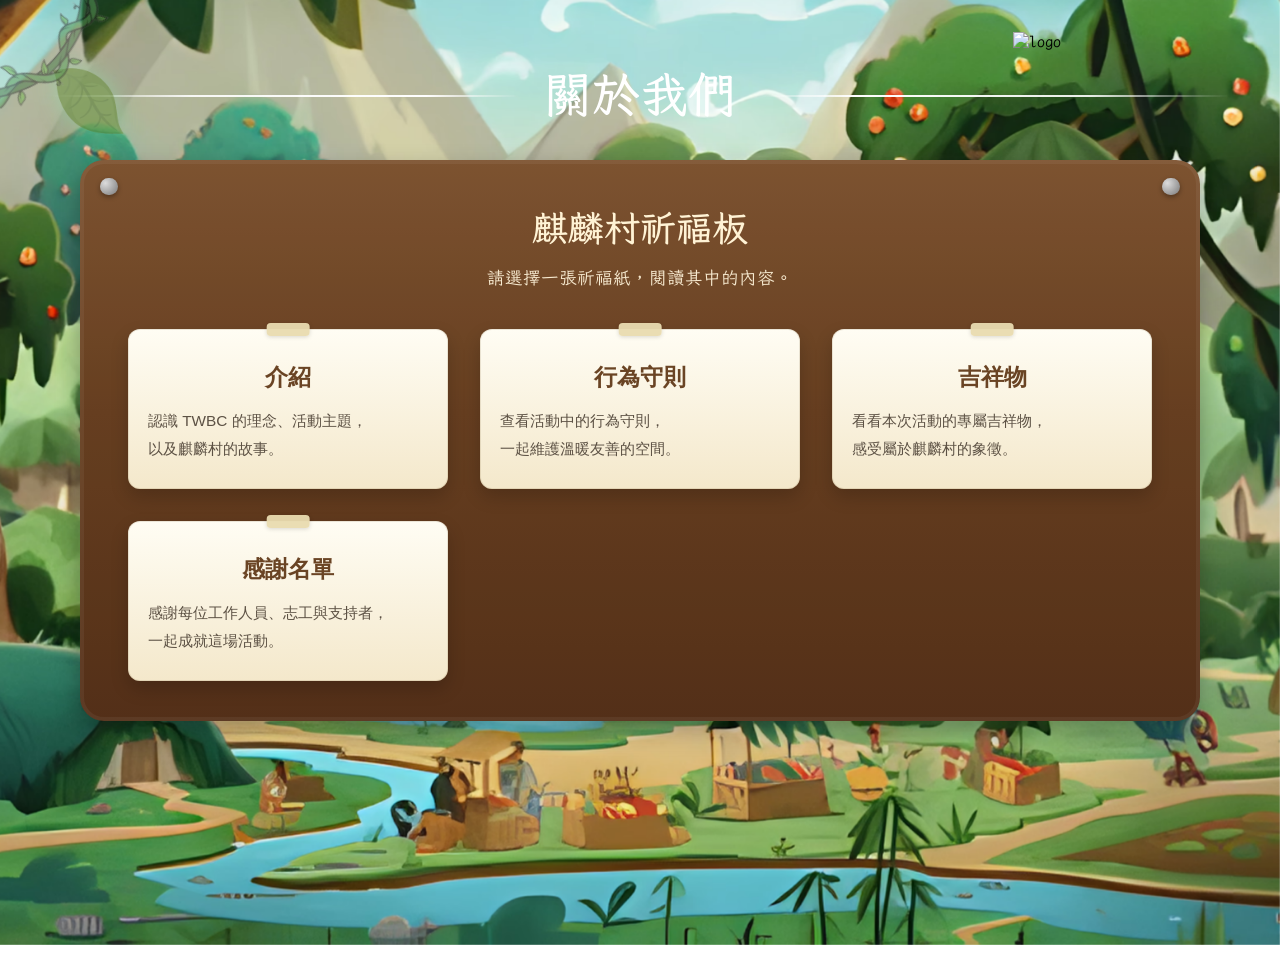
==== About.html @ 4bb468fd "Add files via upload" ====
<!DOCTYPE html>
<html lang="zh-Hant">
	<head>
		<!-- HTML Meta Tags -->
        <title>TWBC</title>
        <meta name="description" content="">

		<!-- Open Graph Meta Tags -->
        <meta property="og:site_name" content="TWBC">
        <meta property="og:url" content="">
        <meta property="og:type" content="website">
        <meta property="og:title" content="">
        <meta property="og:description" content="">
        <meta property="og:image" content="">
        <meta property="og:image:width" content="630">
        <meta property="og:image:height" content="1200">

		<!-- Twitter Meta Tags -->
        <meta name="twitter:card" content="summary_large_image">
        <meta property="twitter:domain" content="">
        <meta property="twitter:url" content="">
        <meta name="twitter:title" content="TWBC">
        <meta name="twitter:description" content="">
        <meta name="twitter:image" content="">

		<!-- other -->
        <meta http-equiv="Cache-Control" content="no-cache, no-store, must-revalidate" />
        <meta http-equiv="Pragma" content="no-cache" />
        <meta http-equiv="Expires" content="0" />
        <meta charset="UTF-8">
		<meta name="viewport" content="width=device-width, initial-scale=1.0, minimum-scale=1.0, maximum-scale=10">
		<link rel="preconnect" href="https://fonts.googleapis.com">
        <link rel="preconnect" href="https://fonts.gstatic.com" crossorigin>
        <link href="https://fonts.googleapis.com/css2?family=LXGW+WenKai+Mono+TC&display=swap" rel="stylesheet">

        <!-- css -->
        <link rel="stylesheet" href="https://cdnjs.cloudflare.com/ajax/libs/font-awesome/6.5.0/css/all.min.css">
        <link rel="stylesheet" href="assets/css/font.css" />
        <link rel="stylesheet" href="assets/css/leaf.css" />
        <link rel="stylesheet" href="assets/css/about.css" />
	</head>

	<body>
    <div class="bg"></div>
    <div id="blur"></div>
    <div class="vine-menu"></div>
    <div class="vine-img"></div>

    <main class="page-wrap">
        <div class="logo-container">
            <img src="assets/img/logo1.png" class="logo" alt="logo">
        </div>

        <h1>關於我們</h1>

        <!-- 木板區 -->
        <div class="board-view active" id="boardView">
            <div class="wood-board">
                <h2>麒麟村祈福板</h2>
                <p>請選擇一張祈福紙，閱讀其中的內容。</p>
                <div class="wish-paper-grid" id="wishPaperGrid"></div>
            </div>
        </div>

        <!-- 大張祈福紙 -->
        <div class="paper-view" id="paperView">
            <div class="full-paper">
                <div class="paper-topbar" id="paperTopbar"></div>
                <div id="paperContent"></div>
            </div>
        </div>

        <!-- 原始內容來源 -->
        <div class="section-source">
            <div class="section" id="introduction">
                <div class="block">
                    <h2>介紹</h2>
                    <h4>TWBC是什麼？</h4>
                    <p>TWBronyCon 是一個由熱愛《My Little Pony》的粉絲所組成的社群活動，我們相信「友誼的魔法」不只是故事，而是一種可以被實踐的精神。</p>
                    <p>在這裡，你可以自在地表達自己、分享創作，無論是繪畫、音樂、角色扮演，或只是單純地交流與認識新朋友，每一份熱情都值得被看見。</p>
                    <p>我們希望打造一個溫暖、包容且充滿創意的空間，讓每一位參與者都能留下屬於自己的美好回憶。</p>

                    <h4>主題：緊挨著台北盆地的麒麟村</h4>
                    <p>在台北盆地的邊緣，沿著山林與雲霧交織的界線前行，便會抵達一處被稱為「麒麟村」的地方。</p>
                    <p>這裡不像城市那樣明亮喧囂，卻也不完全遠離人煙。白日能遠望盆地的輪廓，夜晚則可見燈火如星，靜靜閃爍。</p>
                    <p>相傳很久以前，一隻麒麟曾降臨於此，為這片土地留下守護與祝福。自那之後，這裡便成為許多旅人停留、相遇與再出發的地方。</p>
                    <p>風穿過樹梢時，帶著微弱的光，像是某種尚未消散的魔法。而在這片土地上，每一次相遇、每一段故事，都悄悄地延續著那份溫柔的奇蹟。</p>

                    <h2>我們共同打造的活動</h2>
                    <p>別只是旁觀者——成為讓這場活動閃耀的人！</p>
                    <p>不要只是觀眾——讓這場活動因你而發光！</p>
                    <p>走出人群，成為讓這場活動精彩的那一份力量。</p>

                    <h4>活動場次</h4>
                    <p>活動當天將安排多場精彩節目，包含舞台互動、創作者分享與主題討論等內容，讓每一位參與者都能找到屬於自己的樂趣。<a href="">活動場次</a></p>

                    <h4>攤販區域</h4>
                    <p>現場將設有多個特色攤位，聚集來自各地的創作者與同好，販售各式與小馬相關的周邊與原創作品。<a href="">攤販區域</a></p>

                    <h4>吉祥物</h4>
                    <p>本次活動將以專屬吉祥物作為象徵，代表這片聚集友誼與創作能量的場所。<a href="About.html?id=mascot">吉祥物</a></p>

                    <h4>志工服務</h4>
                    <p>志工是活動中不可或缺的一部分，他們負責協助現場運作、引導與支援各項流程，讓整體活動能順利進行。<a href="">志工服務</a></p>

                    <h2>邀請函</h2>
                    <p>在台北盆地邊緣的麒麟村，一封閃耀著微光的邀請函，隨著風輕輕飄落。</p>
                    <p>它在你眼前緩緩展開，字句如光般浮現，彷彿帶著某種溫柔的魔法。</p>
                    <p>我們誠摯地邀請你，踏入這片介於現實與幻想之間的土地——</p>
                    <p>參與這場屬於小馬粉絲的盛會，在光影與故事交織的麒麟村中，體驗創作、交流與相遇所帶來的每一刻閃耀。</p>
                    <p>讓我們在這裡相聚，一同為這段旅程寫下新的篇章。</p>

                    <a href="Ticket.html" target="_blank">📜立即購票</a>
                </div>
            </div>

            <div class="section" id="coc">
                <div class="block">
                    <h2>行為守則</h2>
                    <p>為了讓每一位來到麒麟村的旅人，都能安心且自在地參與這場盛會，我們期望所有參與者以尊重、友善與包容的態度彼此相待。</p>
                    <p>請以尊重與友善的態度參與活動，共同營造安全、包容且愉快的環境。</p>
                    <p>請遵守以下守則，共同維護這片溫暖的空間。</p>

                    <h2>尊重與包容</h2>
                    <p>請尊重每一位參與者的背景、想法與表達方式。</p>
                    <p>我們不接受任何形式的歧視、騷擾或不當言行。</p>

                    <h2>友善交流</h2>
                    <p>鼓勵交流與分享，但請保持善意與禮貌。</p>
                    <p>避免爭吵、攻擊或刻意引發衝突的行為。</p>

                    <h2>攝影與隱私</h2>
                    <p>拍攝他人前請先取得同意，並尊重每個人對隱私與公開的選擇。</p>

                    <h2>不當行為</h2>
                    <p>任何形式的騷擾、威脅、跟蹤或令人不適的行為，皆不被允許。</p>

                    <h2>配合工作人員</h2>
                    <p>請遵循現場工作人員的指引與安排，以確保活動順利進行。</p>

                    <h2>共同守護</h2>
                    <p>這不只是一場活動，而是一段由每個人共同創造的旅程。</p>
                </div>
            </div>

            <div class="section" id="mascot">
                <div class="block">
                    <h2>吉祥物</h2>
                    <img src="assets/img/Mascot.png" class="center-img" alt="Mascot">
                    <h4>來自麒麟村的守護者</h4>
                    <p>
                        在台北盆地邊緣的霧氣之中，牠靜靜地存在著。
                        沒有人確切知道牠從何而來，
                        只知道當旅人迷失方向時，
                        總會看見一抹柔和的光，引領他們前行。
                    </p>

                    <h4>基本資訊</h4>
                    <p>種族：麒麟</p>
                    <p>象徵：友誼、祝福與再次出發</p>
                    
                    <h4>牠想對你說</h4>
                    <p>
                        「歡迎來到麒麟村，我一直在這裡等你。」
                    </p>
                </div>
            </div>

            <div class="section" id="thanks">
                <div class="block">
                    <h2>感謝名單</h2>
                    <h4 style="text-align: right; margin-bottom: -2em;">工作人員</h4>
                    <h5>1.總召：jerro</h5>
                    <h5>2.公關：Needle</h5>
                    <h5>3.網頁美術：min u</h5>
                    <h5>4.UI/UX設計：欣韻</h5>
                    <h5>5.網頁coding：Bradly / 輔助：欣韻</h5>
                    <br>
                    <h4 style="text-align: right; margin-bottom: -2em;">志工</h4>
                    <h5>1.</h5>
                    <h5>2.</h5>
                    <h5>3.</h5>
                    <br>
                    <h4 style="text-align: right; margin-bottom: -2em;">特別感謝</h4>
                    <h5>1.</h5>
                    <h5>2.</h5>
                    <h5>3.</h5>
                </div>
            </div>
        </div>
    </main>

    <script src="assets/js/time-table.js"></script>
    <script src="assets/js/about.js"></script>
    <script src="assets/js/topbar.js"></script>
    <script src="assets/js/leaf.js"></script>
</body>
</html>
---- assets/css/font.css ----
.lxgw-wenkai-mono-tc-regular {
    font-family: "LXGW WenKai Mono TC", monospace;
    font-weight: 400;
    font-style: normal;
}
@font-face {
    font-family: 'Equestria';
    src: url('../font/Equestria.otf') format('truetype');
    crossorigin: anonymous;
}
---- assets/css/leaf.css ----
/* =========================
   🌿 主葉子
   ========================= */
.leaf-toggle {
    position: fixed;
    top: 4.25em;
    left: 3.25em;
    width: 4.5em;
    height: auto;
    cursor: pointer;
    z-index: 1102;
    filter: drop-shadow(0 0 12px rgba(124,255,178,0.7));
    transform-origin: top left;
    transition: transform .1s ease-out;
}

.leaf-toggle:hover {
    transform: scale(1.05) rotate(-5deg);
    transition: transform .2s ease-out;
}

.leaf-toggle:active {
    transform: scale(0.95) rotate(20deg);
}

/* =========================
   外層 UI
   ========================= */
.vine-menu {
    position: fixed;
    inset: 0 auto auto 0;
    z-index: 1100;
    opacity: 0.5;
    transition: opacity .2s ease;
    pointer-events: none; /* 整層預設不吃事件 */
}

.vine-menu:hover,
.vine-menu.active {
    opacity: 1;
}

/* ✅ 只有主葉子永遠可點 */
.vine-menu .leaf-toggle {
    pointer-events: auto;
}

/* =========================
   裝飾圖
   ========================= */
.vine-img {
    background-image: url(../img/vine.avif);
    background-size: contain;
    background-repeat: no-repeat;
    background-position: top left;
    width: 10em;
    height: 10em;
    transform: rotate(-50deg);
    position: fixed;
    top: 0;
    left: 0.5em;
    z-index: 1101;
    opacity: 0.5;
    transition: opacity .2s ease;
    pointer-events: none;
}

.vine-img:hover,
.vine-img.active {
    opacity: 1;
}

/* =========================
   🌿 藤蔓容器
   ========================= */
.vine {
    position: fixed;
    top: 6.5em;
    left: 2.5em;
    display: flex;
    flex-direction: column;
    gap: 1em;
    opacity: 0;
    pointer-events: none; /* 預設不能互動 */
    z-index: 1101;
    padding: 3em 0;
    transition: opacity .5s ease-out;
}

/* ✅ 打開後才允許互動 */
.vine.open {
    opacity: 1;
    pointer-events: auto;
}

/* =========================
   🌱 藤蔓線
   ========================= */
.vine::before {
    content: "";
    position: absolute;
    left: 2em;
    top: 8px;
    width: 3px;
    height: 0;
    background: linear-gradient(
        to bottom,
        rgba(58, 255, 156, 1) 0%,
        rgba(58, 255, 156, 0.8) 80%,
        rgba(58, 255, 156, 0) 100%
    );
    border-radius: 10px;
}

.vine.open::before {
    animation: vineGrow 0.6s ease forwards;
}

@keyframes vineGrow {
    from { height: 0; }
    to   { height: calc(100% - 16px); }
}

/* =========================
   🍃 每片葉子
   ========================= */
.leaf {
    position: relative;
    display: block;
    width: 7rem;
    height: 3rem;
    opacity: 0;
    transform: translate(10px, -10px) scale(0.7);
    transition: all .3s ease;
    text-decoration: none;
    pointer-events: none; /* 預設葉子本身也不能互動 */
}

/* ✅ 打開後葉子才可互動 */
.vine.open .leaf {
    opacity: 1;
    transform: translateY(0) scale(1);
    pointer-events: auto;
}

.vine.open .leaf:nth-child(1) { transition-delay: 0.1s; }
.vine.open .leaf:nth-child(2) { transition-delay: 0.2s; }
.vine.open .leaf:nth-child(3) { transition-delay: 0.3s; }
.vine.open .leaf:nth-child(4) { transition-delay: 0.4s; }
.vine.open .leaf:nth-child(5) { transition-delay: 0.5s; }
.vine.open .leaf:nth-child(6) { transition-delay: 0.6s; }

/* =========================
   🍃 葉子圖片
   ========================= */
.leaf img {
    width: 105%;
    height: 105%;
    object-fit: contain;
    display: block;
    transition: transform .25s ease, filter .25s ease;
    transform-origin: center center;
}

/* =========================
   葉子字
   ========================= */
.leaf span {
    position: absolute;
    inset: 0;
    display: flex;
    align-items: center;
    justify-content: center;
    font-size: 1.1em;
    font-weight: 700;
    color: #ffffff;
    text-shadow:
        0 0 4px rgba(0,0,0,.8),
        0 0 8px rgba(0,0,0,.6);
    pointer-events: none;
    transition: all .5s ease-in-out;
}

/* =========================
   搖晃動畫
   ========================= */
@keyframes leafSwing {
    0%   { transform: rotate(4deg); }
    50%  { transform: rotate(-1deg); }
    100% { transform: rotate(4deg); }
}

.vine.open .leaf img {
    transform-origin: top left;
    animation: leafSwing 3s infinite ease-in-out;
}

/* =========================
   關閉動畫
   ========================= */
@keyframes vineShrink {
    from { height: 100%; }
    to   { height: 0; }
}

.vine.closing {
    opacity: 1;
    pointer-events: none;
}

.vine.closing::before {
    animation: vineShrink 0.5s ease forwards;
}

.vine.closing .leaf {
    opacity: 0;
    transform: translateY(-10px) scale(0.7);
    pointer-events: none;
}

.vine.closing .leaf:nth-child(1) { transition-delay: 0.5s; }
.vine.closing .leaf:nth-child(2) { transition-delay: 0.4s; }
.vine.closing .leaf:nth-child(3) { transition-delay: 0.3s; }
.vine.closing .leaf:nth-child(4) { transition-delay: 0.2s; }
.vine.closing .leaf:nth-child(5) { transition-delay: 0.1s; }
.vine.closing .leaf:nth-child(6) { transition-delay: 0s; }

/* =========================
   hover（只在開啟後有效）
   ========================= */
.vine.open .leaf:hover img {
    transform: scale(1.08) rotate(-3deg);
    filter: brightness(1.15);
}

/* active */
.leaf.active img {
    filter: drop-shadow(0 0 16px #ffffff);
    transform: scale(1.12);
}

/* =========================
   顏色
   ========================= */
.leaf-home   img { filter: drop-shadow(0 0 8px #61b7ff); }
.leaf-ticket img { filter: drop-shadow(0 0 8px #6eff7a); }
.leaf-news   img { filter: drop-shadow(0 0 8px #ff7bd1); }
.leaf-about  img { filter: drop-shadow(0 0 8px #c68cff); }
.leaf-event  img { filter: drop-shadow(0 0 8px #ffd36e); }
.leaf-join   img { filter: drop-shadow(0 0 8px #ff9e6e); }

/* =========================
   模糊遮罩
   - 只負責暗化 / 點擊
   - 真正 blur 交給 .page-wrap.blur-active
   ========================= */
#blur {
    position: fixed;
    inset: 0;
    backdrop-filter: none;
    background: rgba(0,0,0,0);
    pointer-events: none;
    transition: background .25s ease-in-out;
    z-index: 900;
}

#blur.active {
    background: rgba(0, 0, 0, 0.25);
    pointer-events: auto;
}

#blur::after {
    content: "";
    position: absolute;
    inset: 0;
    background: radial-gradient(
        circle 50em at 15% 25%,
        rgba(100, 255, 180, 0.5),
        transparent 50%
    );
    opacity: 0;
    transition: .4s;
}

#blur.active::after {
    opacity: 1;
}

/* =========================
   主內容模糊
   ========================= */
    
.page-wrap,
.bg,
.container {
    transition: filter .3s ease, transform .3s ease;
}

.page-wrap.blur-active {
    filter: blur(2.5px) brightness(0.66);
}
.bg.blur-active{    
    filter: blur(5px) brightness(0.33);
}
.container.blur-active {
    filter: blur(2.5px) brightness(0.66);
}

/* =========================
   📱 手機
   ========================= */
@media (max-width: 750px) {
    .vine {
        left: 2.5em;
    }

    .leaf {
        width: 6.5em;
        height: 2.5em;
    }

    .leaf span {
        font-size: 0.9em;
    }

    .vine::before {
        left: 30px;
    }
}
---- assets/css/about.css ----
html, body {
    height: auto;
    min-height: 100%;
    margin: 0;
    font-family: 'LXGW WenKai Mono TC', monospace;
    transition: all .2s ease-out;
}

/* Background */
.bg {
    position: fixed;
    top: -5vh;
    left: 0;
    width: 100vw;
    height: 110vh;
    z-index: -3;
    background-image: url('../img/village.avif');
    background-size: cover;
    background-position: center;
    background-repeat: no-repeat;
    pointer-events: none;
    will-change: transform;
}

/* 主內容，不再用 container 黑底 */
.page-wrap {
    width: min(92%, 1200px);
    margin: 0 auto;
    min-height: 100vh;
    padding: 1.5em 0 2em;
    position: relative;
    z-index: 1;
}

/* 標題 */
.page-wrap > h1 {
    position: relative;
    display: flex;
    align-items: center;
    justify-content: center;
    gap: 0.5em;
    font-size: 3em;
    color: #fff;
    margin: 0 0 0.75em 0;
    text-align: center;
}

.page-wrap > h1::before,
.page-wrap > h1::after {
    content: "";
    flex: 1;
    height: 2px;
    min-width: 0;
}

.page-wrap > h1::before {
    background: linear-gradient(
        to right,
        rgba(255,255,255,0) 0%,
        rgba(255,255,255,0.9) 30%,
        rgba(255,255,255,1) 80%,
        rgba(255,255,255,0) 100%
    );
}

.page-wrap > h1::after {
    background: linear-gradient(
        to left,
        rgba(255,255,255,0) 0%,
        rgba(255,255,255,0.9) 30%,
        rgba(255,255,255,1) 80%,
        rgba(255,255,255,0) 100%
    );
}

/* logo */
.logo-container {
    height: auto;
    display: flex;
    justify-content: flex-end;
    align-items: flex-start;
}

.logo {
    padding: 0.5em 1.5em 1em 0;
    width: 15%;
    min-width: 12em;
    height: auto;
    object-fit: contain;
    transition: all .2s ease-out;
}

/* 淡入淡出 */
.board-view,
.paper-view {
    transition: opacity .4s ease, transform .4s ease;
}

.board-view.active,
.paper-view.active {
    opacity: 1;
    transform: translateY(0);
    pointer-events: auto;
}

.board-view.hidden,
.paper-view.hidden {
    opacity: 0;
    transform: translateY(12px);
    pointer-events: none;
}

.board-view {
    opacity: 1;
    transform: translateY(0);
}

.paper-view {
    opacity: 0;
    transform: translateY(12px);
    pointer-events: none;
    display: none;
}

/* 木板 */
.wood-board {
    width: min(100%, 72em);
    max-width: 70em;
    margin: 2em auto 0em auto;
    padding: 3em 3em 2.5em 3em;
    border-radius: 1.5em;
    position: relative;
    background:
        linear-gradient(rgba(0,0,0,.12), rgba(0,0,0,.12)),
        linear-gradient(180deg, #8e5e37 0%, #744724 45%, #5f361b 100%);
    box-shadow:
        inset 0 0 0 4px rgba(255,255,255,0.05),
        0 10px 25px rgba(0,0,0,0.3);
    box-sizing: border-box;
}

.wood-board::before,
.wood-board::after {
    content: "";
    position: absolute;
    top: 1.1em;
    width: 1.1em;
    height: 1.1em;
    border-radius: 50%;
    background: radial-gradient(circle at 30% 30%, #dcdcdc, #787878);
    box-shadow: 0 2px 5px rgba(0,0,0,.35);
}

.wood-board::before {
    left: 1.25em;
}

.wood-board::after {
    right: 1.25em;
}

.wood-board > h2 {
    font-size: 2.25em;
    color: #fff3d5;
    text-align: center;
    margin: 0 0 0.35em 0;
}

.wood-board > p {
    font-size: 1.1em;
    color: #f7ead0;
    text-align: center;
    margin: 0 0 2em 0;
    line-height: 1.8em;
}

/* 小祈福紙 */
.wish-paper-grid {
    display: grid;
    grid-template-columns: repeat(auto-fit, minmax(min(20em, 100%), 1fr));
    gap: 2em;
    align-items: stretch;
}

.wish-paper {
    position: relative;
    width: 100%;
    min-height: 12em;
    border: none;
    border-radius: 0.9em;
    cursor: pointer;
    text-align: left;
    padding: 1.4em 1.5em 1em 1.5em;
    background: linear-gradient(180deg, #fffdf4 0%, #f4e8cb 100%);
    color: #5d4326;
    box-shadow:
        0 8px 18px rgba(0,0,0,.18),
        inset 0 0 0 1px rgba(120, 95, 50, .15);
    transition: transform .2s ease, box-shadow .2s ease, opacity .2s ease;
    box-sizing: border-box;
}

.wish-paper:hover {
    transform: translateY(-4px) rotate(-1deg);
    box-shadow:
        0 14px 24px rgba(0,0,0,.22),
        inset 0 0 0 1px rgba(120,95,50,.18);
}

.wish-paper::before {
    content: "";
    position: absolute;
    top: -0.5em;
    left: 50%;
    transform: translateX(-50%);
    width: 3.2em;
    height: 1em;
    border-radius: 0.3em;
    background: rgba(233, 220, 176, 0.95);
    box-shadow: 0 1px 4px rgba(0,0,0,.15);
}

.wish-paper-title {
    display: block;
    font-size: 1.75em;
    font-weight: bold;
    color: #6a4424;
    margin-bottom: 0.65em;
    text-align: center;
    line-height: 1.3em;
}

.wish-paper-desc {
    display: block;
    font-size: 1.15em;
    color: #5c5144;
    line-height: 1.8em;
    white-space: pre-line;
    text-align: justify;
}

/* 大祈福紙 */
.full-paper {
    width: min(100%, 60em);
    margin: 2em auto;
    padding: 2.5em 5em 2em 5em;
    border-radius: 1.25em;
    position: relative;
    background: linear-gradient(180deg, #fffdf7 0%, #f3e6c6 100%);
    box-shadow:
        0 15px 30px rgba(0,0,0,.25),
        inset 0 0 0 1px rgba(127, 100, 50, .12);
    box-sizing: border-box;
}

.full-paper::before {
    content: "";
    position: absolute;
    top: -0.65em;
    left: 50%;
    transform: translateX(-50%);
    width: 5.5em;
    height: 1.3em;
    border-radius: 0.4em;
    background: rgba(236, 224, 179, 0.95);
    box-shadow: 0 2px 6px rgba(0,0,0,.18);
}

.paper-topbar {
    display: flex;
    justify-content: space-between;
    align-items: center;
    margin: 0 -1em;
    gap: calc(1.5em - 0.5em);
}

/* =========================
   🎯 共用按鈕（整合版）
   ========================= */
.back-btn,
.copy-btn,
.home-btn {
    border: none;
    border-radius: 999px;
    padding: 0.75em 1.4em;
    font-size: 1em;
    font-family: inherit;
    color: #fff;
    cursor: pointer;
    box-shadow: 0 6px 14px rgba(0,0,0,.2);
    transition: all .18s ease;
}

/* 顏色 */
.back-btn {
    background: linear-gradient(180deg, #8e6a45, #6d4e31);
}

.copy-btn {
    background: linear-gradient(180deg, #5a7aa3, #3d5f85);
}

.home-btn {
    background: linear-gradient(180deg, #6c8f4a, #4f6b36);
}

/* hover */
.back-btn:hover,
.copy-btn:hover,
.home-btn:hover {
    transform: translateY(-2px);
    opacity: .95;
}

/* active（按下）*/
.back-btn:active,
.copy-btn:active,
.home-btn:active {
    transform: translateY(1px) scale(0.97);
    box-shadow: 0 3px 8px rgba(0,0,0,.25);
}

/* =========================
   ✨ 複製成功 / 失敗
   ========================= */

/* 成功 */
.copy-btn.success {
    background: linear-gradient(180deg, #4caf50, #2e7d32);
    box-shadow: 0 0 12px rgba(76,175,80,0.6);
    animation: glow 0.6s ease;
}

@keyframes glow {
    0% { transform: scale(1); }
    50% { transform: scale(1.05); }
    100% { transform: scale(1); }
}

/* 失敗 */
.copy-btn.error {
    background: linear-gradient(180deg, #e53935, #b71c1c);
    box-shadow: 0 0 12px rgba(229,57,53,0.6);
}

/* 隱藏原始來源 */
.section-source {
    display: none;
}

/* 原始內容 */
.block {
    display: block;
    width: 100%;
}

.center-img {
    display: block;
    margin: 1.25em auto 0.25em auto;
    width: 100%;
    max-width: 30em;
    height: auto;
    object-fit: contain;
    transition: all .2s ease-out;
}

/* 大祈福紙內文 */
#paperContent .section,
#paperContent .block,
#paperContent .signboard {
    display: block !important;
    width: 100% !important;
    max-width: 100% !important;
    background: transparent !important;
    background-image: none !important;
    color: #4d3b27 !important;
    padding: 0 !important;
    margin: 0 !important;
    box-shadow: none !important;
}

#paperContent h2 {
    font-size: 2.1em;
    color: #5a3920 !important;
    margin: 1em 0 0.8em 0;
    text-align: center;
}

#paperContent h4 {
    font-size: 1.2em;
    color: #5d4326 !important;
    margin: 1.1em 0 0.6em 0;
    text-align: justify;
}

#paperContent h5 {
    font-size: 1.05em;
    color: #5d4326 !important;
    margin: 0.9em 0;
    line-height: 1.6em;
    text-align: justify;
}

#paperContent p {
    font-size: 1.15em;
    color: #4d3b27 !important;
    margin: 0 0 0.8em 0;
    line-height: 1.9em;
    text-align: justify;
}

#paperContent .block > a {
    display: block;
    width: fit-content;
    margin: 1.5em auto 0;
    text-align: center;
    margin: 1.5em auto 0;
    color: #5a3920 !important;
    text-decoration: none;
    font-weight: bold;
    font-size: 1.25em;
    background: rgba(120, 83, 47, 0.08);
    padding: 0.75em 5em;
    border-radius: 10em;
    transition: all .2s ease-out;
}

#paperContent a:hover {
    background: rgba(120, 83, 47, 0.16);
}

#paperContent .block p a {
    color: #c74cc5 !important;
    text-decoration: none;
    transition: all .2s ease-out;
}

#paperContent .block p a:hover {
    color: #ff00c8 !important;
}

#paperContent img {
    display: block;
    margin: 1.5em auto;
    width: 100%;
    max-width: 28em;
    height: auto;
    object-fit: contain;
}

#paperContent br {
    display: block;
    margin: 0.5em 0;
    content: "";
}

/* 手機 */
@media screen and (max-width: 800px) {
    .page-wrap {
        width: 94%;
        padding: 1.1em 0 1.5em;
    }

    .page-wrap > h1 {
        font-size: 2em;
    }

    .logo {
        width: 40%;
        max-width: 12em;
        min-width: 9em;
        padding: 0.5em 0.75em 0.8em 0;
    }

    .wood-board {
        padding: 2em 3em 1.5em 3em;
    }

    .wood-board > h2 {
        font-size: 1.7em;
    }

    .wood-board > p {
        font-size: 1em;
        margin-bottom: 1.4em;
    }

    .wish-paper-grid {
        grid-template-columns: 1fr;
        gap: 1.5em;
        width: 100%;
        max-width: 20em;
        margin: 0 auto;
    }

    .wish-paper {
        min-height: auto;
        padding: 1.2em 0.9em 0.9em;
    }

    .wish-paper-title {
        font-size: 1.2em;
    }

    .wish-paper-desc {
        font-size: 0.95em;
        line-height: 1.7em;
    }

    .full-paper {
        padding: 2em 3em 1.4em 3em;
    }

    #paperContent h2 {
        font-size: 1.6em;
    }

    #paperContent h4 {
        font-size: 1.05em;
    }

    #paperContent h5 {
        font-size: 1em;
    }

    #paperContent p {
        font-size: 1.05em;
    }

    .back-btn,
    .copy-btn,
    .home-btn {
        border-radius: 999px;
        padding: 0.75em 1.25em;
        font-size: 1em;
        box-shadow: 0 6px 14px rgba(0,0,0,.2);
    }
}
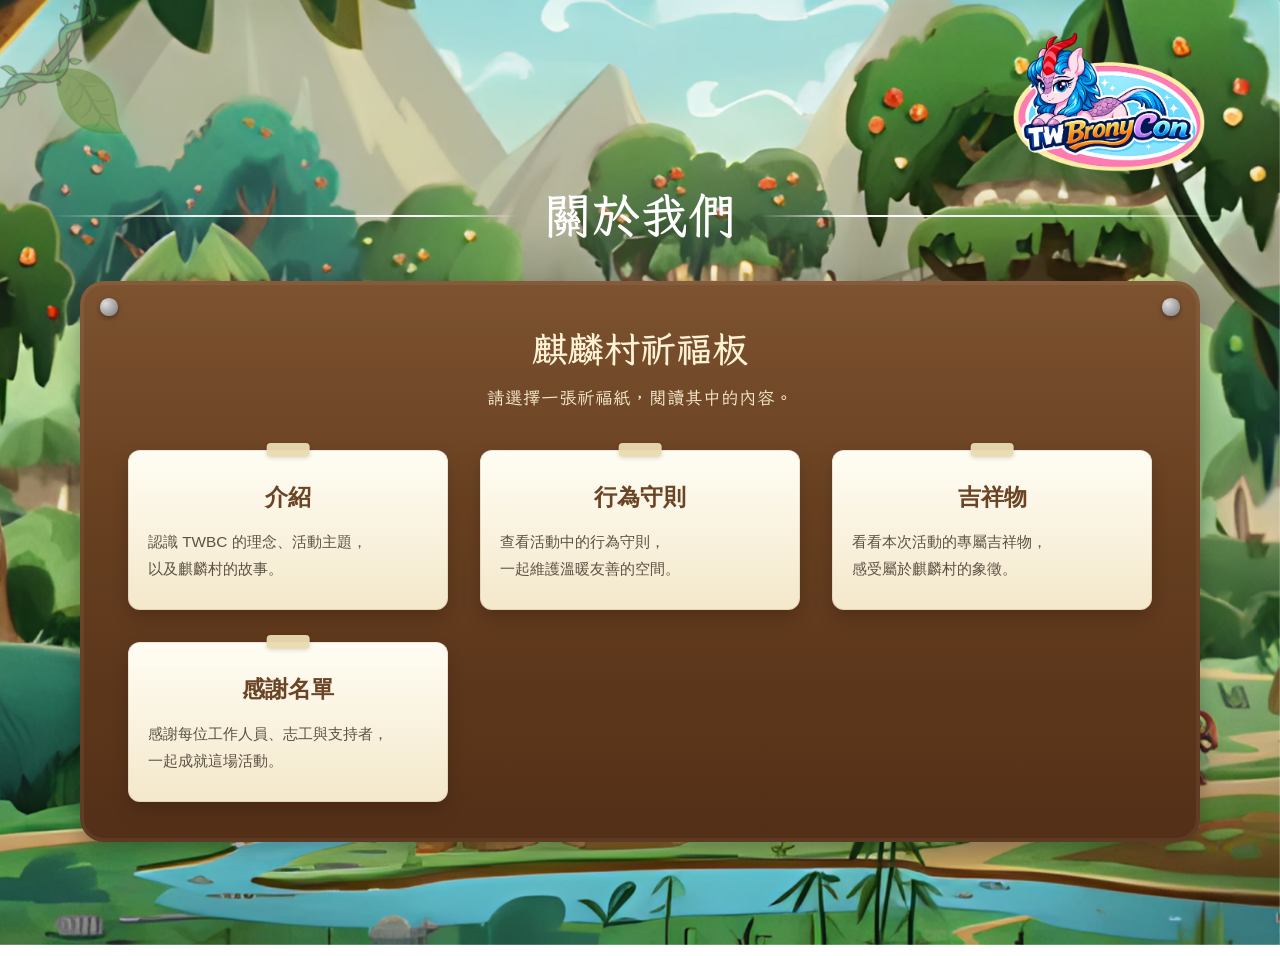
==== commit 34cdccc5: "Update About.html" ====
--- a/About.html
+++ b/About.html
@@ -48,7 +48,7 @@
 
     <main class="page-wrap">
         <div class="logo-container">
-            <img src="assets/img/logo1.png" class="logo" alt="logo">
+            <img src="assets/img/logo1.avif" class="logo" alt="logo">
         </div>
 
         <h1>關於我們</h1>
@@ -195,4 +195,4 @@
     <script src="assets/js/topbar.js"></script>
     <script src="assets/js/leaf.js"></script>
 </body>
-</html>+</html>
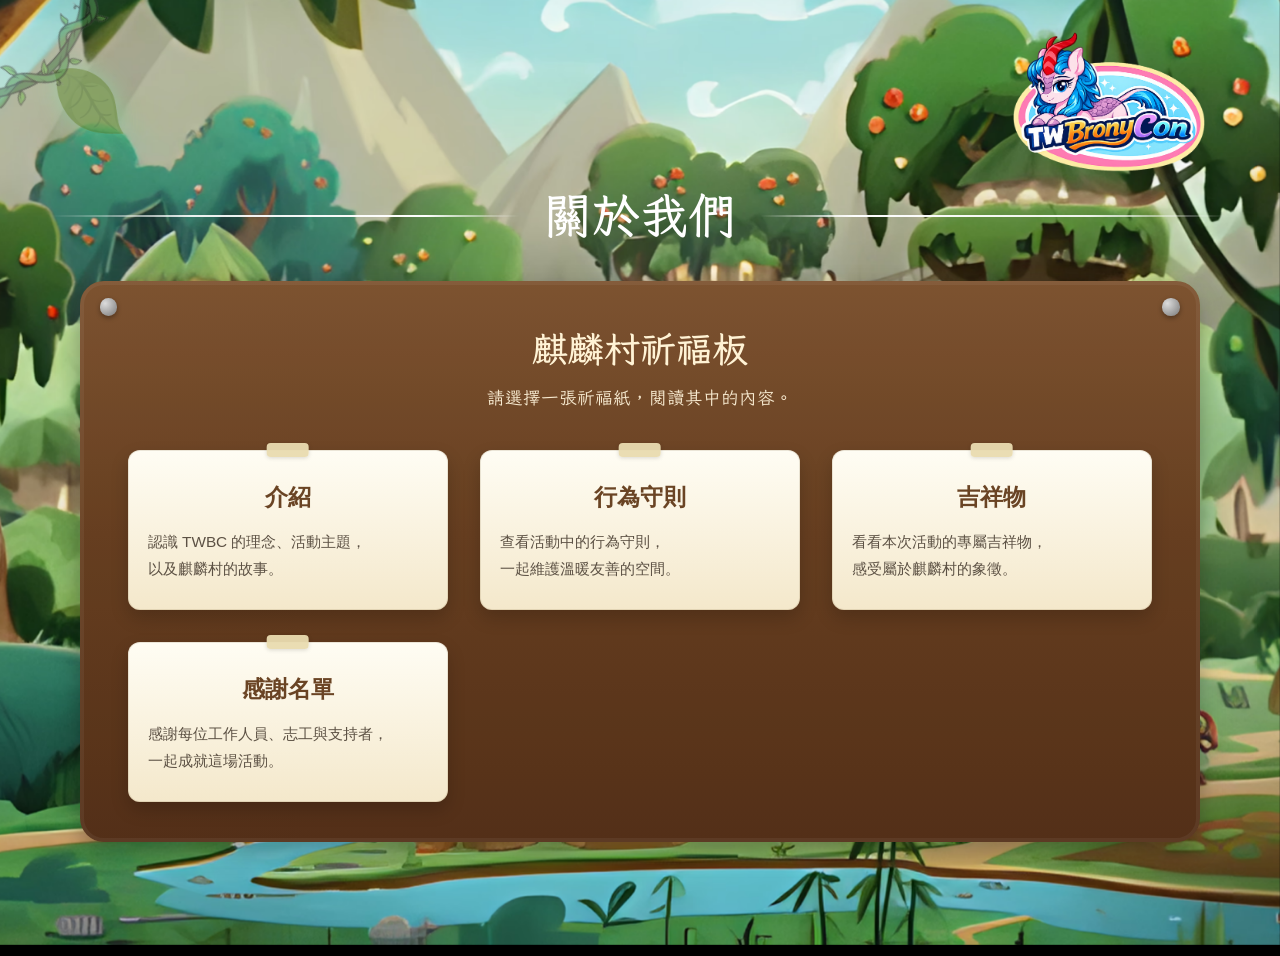
==== commit 5a2c0116: "Add files via upload" ====
--- a/About.html
+++ b/About.html
@@ -43,8 +43,8 @@
 	<body>
     <div class="bg"></div>
     <div id="blur"></div>
-    <div class="vine-menu"></div>
-    <div class="vine-img"></div>
+    <div class="vine-menu noblur"></div>
+    <div class="vine-img noblur"></div>
 
     <main class="page-wrap">
         <div class="logo-container">
@@ -110,7 +110,7 @@
                     <p>參與這場屬於小馬粉絲的盛會，在光影與故事交織的麒麟村中，體驗創作、交流與相遇所帶來的每一刻閃耀。</p>
                     <p>讓我們在這裡相聚，一同為這段旅程寫下新的篇章。</p>
 
-                    <a href="Ticket.html" target="_blank">📜立即購票</a>
+                    <a href="https://docs.google.com/forms/d/e/1FAIpQLScQfsnO2xAn2_6HeFo4kghgGDsYjoyk57KowrEsRyrBtYE0LQ/viewform" target="_blank">📜立即購票</a>
                 </div>
             </div>
 
@@ -146,7 +146,7 @@
             <div class="section" id="mascot">
                 <div class="block">
                     <h2>吉祥物</h2>
-                    <img src="assets/img/Mascot.png" class="center-img" alt="Mascot">
+                    <img src="assets/img/Mascot.avif" class="center-img" alt="Mascot">
                     <h4>來自麒麟村的守護者</h4>
                     <p>
                         在台北盆地邊緣的霧氣之中，牠靜靜地存在著。
@@ -195,4 +195,4 @@
     <script src="assets/js/topbar.js"></script>
     <script src="assets/js/leaf.js"></script>
 </body>
-</html>
+</html>
--- a/assets/css/leaf.css
+++ b/assets/css/leaf.css
@@ -11,16 +11,16 @@
     z-index: 1102;
     filter: drop-shadow(0 0 12px rgba(124,255,178,0.7));
     transform-origin: top left;
-    transition: transform .1s ease-out;
+    transition: transform .2s ease, filter .2s ease;
 }
 
 .leaf-toggle:hover {
-    transform: scale(1.05) rotate(-5deg);
-    transition: transform .2s ease-out;
+    transform: scale(1.08) rotate(-6deg);
+    filter: drop-shadow(0 0 16px rgba(124,255,178,1));
 }
 
 .leaf-toggle:active {
-    transform: scale(0.95) rotate(20deg);
+    transform: scale(0.9) rotate(25deg);
 }
 
 /* =========================
@@ -32,7 +32,7 @@
     z-index: 1100;
     opacity: 0.5;
     transition: opacity .2s ease;
-    pointer-events: none; /* 整層預設不吃事件 */
+    pointer-events: none;
 }
 
 .vine-menu:hover,
@@ -40,7 +40,7 @@
     opacity: 1;
 }
 
-/* ✅ 只有主葉子永遠可點 */
+/* 主葉子永遠可點 */
 .vine-menu .leaf-toggle {
     pointer-events: auto;
 }
@@ -61,13 +61,22 @@
     left: 0.5em;
     z-index: 1101;
     opacity: 0.5;
-    transition: opacity .2s ease;
+    transition: opacity .2s ease, transform .35s ease;
     pointer-events: none;
 }
 
 .vine-img:hover,
 .vine-img.active {
     opacity: 1;
+}
+
+body.menu-open .vine-img {
+    animation: vineFloat 4s ease-in-out infinite;
+}
+
+@keyframes vineFloat {
+    0%, 100% { transform: rotate(-50deg) translateY(0); }
+    50%      { transform: rotate(-50deg) translateY(6px); }
 }
 
 /* =========================
@@ -81,13 +90,13 @@
     flex-direction: column;
     gap: 1em;
     opacity: 0;
-    pointer-events: none; /* 預設不能互動 */
+    pointer-events: none;
     z-index: 1101;
     padding: 3em 0;
     transition: opacity .5s ease-out;
 }
 
-/* ✅ 打開後才允許互動 */
+/* 打開後才允許互動 */
 .vine.open {
     opacity: 1;
     pointer-events: auto;
@@ -113,12 +122,18 @@
 }
 
 .vine.open::before {
-    animation: vineGrow 0.6s ease forwards;
+    animation: vineGrow 0.6s ease forwards,
+               vinePulse 2s ease-in-out infinite;
 }
 
 @keyframes vineGrow {
     from { height: 0; }
     to   { height: calc(100% - 16px); }
+}
+
+@keyframes vinePulse {
+    0%, 100% { filter: brightness(1); }
+    50%      { filter: brightness(1.3); }
 }
 
 /* =========================
@@ -131,24 +146,31 @@
     height: 3rem;
     opacity: 0;
     transform: translate(10px, -10px) scale(0.7);
-    transition: all .3s ease;
+    transition: opacity .3s ease, transform .3s ease;
     text-decoration: none;
-    pointer-events: none; /* 預設葉子本身也不能互動 */
-}
-
-/* ✅ 打開後葉子才可互動 */
+    pointer-events: none;
+}
+
+/* 打開後葉子才可互動 */
 .vine.open .leaf {
     opacity: 1;
     transform: translateY(0) scale(1);
     pointer-events: auto;
-}
-
-.vine.open .leaf:nth-child(1) { transition-delay: 0.1s; }
-.vine.open .leaf:nth-child(2) { transition-delay: 0.2s; }
-.vine.open .leaf:nth-child(3) { transition-delay: 0.3s; }
-.vine.open .leaf:nth-child(4) { transition-delay: 0.4s; }
-.vine.open .leaf:nth-child(5) { transition-delay: 0.5s; }
-.vine.open .leaf:nth-child(6) { transition-delay: 0.6s; }
+    animation: leafPop 0.5s cubic-bezier(.2,1.4,.4,1) both;
+}
+
+@keyframes leafPop {
+    0%   { transform: translate(10px, -10px) scale(0.7); }
+    60%  { transform: translateY(2px) scale(1.08); }
+    100% { transform: translateY(0) scale(1); }
+}
+
+.vine.open .leaf:nth-child(1) { transition-delay: 0.1s; animation-delay: 0.1s; }
+.vine.open .leaf:nth-child(2) { transition-delay: 0.2s; animation-delay: 0.2s; }
+.vine.open .leaf:nth-child(3) { transition-delay: 0.3s; animation-delay: 0.3s; }
+.vine.open .leaf:nth-child(4) { transition-delay: 0.4s; animation-delay: 0.4s; }
+.vine.open .leaf:nth-child(5) { transition-delay: 0.5s; animation-delay: 0.5s; }
+.vine.open .leaf:nth-child(6) { transition-delay: 0.6s; animation-delay: 0.6s; }
 
 /* =========================
    🍃 葉子圖片
@@ -184,15 +206,26 @@
 /* =========================
    搖晃動畫
    ========================= */
-@keyframes leafSwing {
-    0%   { transform: rotate(4deg); }
-    50%  { transform: rotate(-1deg); }
-    100% { transform: rotate(4deg); }
-}
-
-.vine.open .leaf img {
+.vine.open .leaf:nth-child(odd) img {
     transform-origin: top left;
-    animation: leafSwing 3s infinite ease-in-out;
+    animation: leafSwingA 3.2s infinite ease-in-out;
+}
+
+.vine.open .leaf:nth-child(even) img {
+    transform-origin: top left;
+    animation: leafSwingB 2.7s infinite ease-in-out;
+}
+
+@keyframes leafSwingA {
+    0%   { transform: rotate(5deg); }
+    50%  { transform: rotate(-2deg); }
+    100% { transform: rotate(5deg); }
+}
+
+@keyframes leafSwingB {
+    0%   { transform: rotate(3deg); }
+    50%  { transform: rotate(-4deg); }
+    100% { transform: rotate(3deg); }
 }
 
 /* =========================
@@ -229,8 +262,8 @@
    hover（只在開啟後有效）
    ========================= */
 .vine.open .leaf:hover img {
-    transform: scale(1.08) rotate(-3deg);
-    filter: brightness(1.15);
+    transform: scale(1.1) rotate(-4deg);
+    filter: brightness(1.25) drop-shadow(0 0 12px rgba(255,255,255,0.6));
 }
 
 /* active */
@@ -242,30 +275,33 @@
 /* =========================
    顏色
    ========================= */
-.leaf-home   img { filter: drop-shadow(0 0 8px #61b7ff); }
+.leaf-home img   { filter: drop-shadow(0 0 8px #61b7ff); }
 .leaf-ticket img { filter: drop-shadow(0 0 8px #6eff7a); }
-.leaf-news   img { filter: drop-shadow(0 0 8px #ff7bd1); }
-.leaf-about  img { filter: drop-shadow(0 0 8px #c68cff); }
-.leaf-event  img { filter: drop-shadow(0 0 8px #ffd36e); }
-.leaf-join   img { filter: drop-shadow(0 0 8px #ff9e6e); }
+.leaf-news img   { filter: drop-shadow(0 0 8px #ff7bd1); }
+.leaf-about img  { filter: drop-shadow(0 0 8px #c68cff); }
+.leaf-event img  { filter: drop-shadow(0 0 8px #ffd36e); }
+.leaf-join img   { filter: drop-shadow(0 0 8px #ff9e6e); }
 
 /* =========================
    模糊遮罩
    - 只負責暗化 / 點擊
-   - 真正 blur 交給 .page-wrap.blur-active
+   - 真正 blur 交給 .blur-active
    ========================= */
 #blur {
     position: fixed;
     inset: 0;
-    backdrop-filter: none;
-    background: rgba(0,0,0,0);
-    pointer-events: none;
-    transition: background .25s ease-in-out;
+    background: rgba(0, 0, 0, 0);
+    backdrop-filter: blur(0px);
+    pointer-events: none;
+    transition:
+        background .35s ease,
+        backdrop-filter .35s ease;
     z-index: 900;
 }
 
 #blur.active {
-    background: rgba(0, 0, 0, 0.25);
+    background: rgba(0, 0, 0, 0.28);
+    backdrop-filter: blur(2px);
     pointer-events: auto;
 }
 
@@ -274,12 +310,12 @@
     position: absolute;
     inset: 0;
     background: radial-gradient(
-        circle 50em at 15% 25%,
-        rgba(100, 255, 180, 0.5),
-        transparent 50%
+        circle 40em at 15% 20%,
+        rgba(120, 255, 180, 0.55),
+        transparent 60%
     );
     opacity: 0;
-    transition: .4s;
+    transition: opacity .4s ease;
 }
 
 #blur.active::after {
@@ -288,22 +324,47 @@
 
 /* =========================
    主內容模糊
-   ========================= */
-    
+   - 配合新版 JS 的全域 .blur-active
+   ========================= */
 .page-wrap,
 .bg,
-.container {
-    transition: filter .3s ease, transform .3s ease;
-}
-
-.page-wrap.blur-active {
-    filter: blur(2.5px) brightness(0.66);
-}
-.bg.blur-active{    
-    filter: blur(5px) brightness(0.33);
-}
-.container.blur-active {
-    filter: blur(2.5px) brightness(0.66);
+.container,
+.bookstall-wrap,
+.paper-view-book,
+.paper-sheet {
+    transition:
+        filter .35s ease,
+        transform .35s ease,
+        opacity .35s ease;
+    will-change: filter, transform;
+}
+
+/* 全域基礎模糊 */
+.blur-active {
+    filter: blur(3px) brightness(0.7);
+    transform: scale(0.985);
+}
+
+/* 背景加重，做景深 */
+.bg.blur-active {
+    filter: blur(6px) brightness(0.3);
+}
+
+/* 主要內容微調，避免太糊 */
+.bookstall-wrap.blur-active,
+.paper-view-book.blur-active,
+.paper-sheet.blur-active {
+    filter: blur(2.5px) brightness(0.75);
+}
+
+/* 選單開啟時整體往後退一點 */
+body.menu-open > *:not(.noblur):not(#blur) {
+    transform: scale(0.985);
+}
+
+/* 地圖避免 transform 造成抖動 */
+#eventMap {
+    transform: none !important;
 }
 
 /* =========================
@@ -326,4 +387,16 @@
     .vine::before {
         left: 30px;
     }
+
+    .leaf-toggle {
+        top: 3.8em;
+        left: 2.2em;
+        width: 4em;
+    }
+
+    .vine-img {
+        width: 8.5em;
+        height: 8.5em;
+        left: 0.2em;
+    }
 }
--- a/assets/css/about.css
+++ b/assets/css/about.css
@@ -4,6 +4,9 @@
     margin: 0;
     font-family: 'LXGW WenKai Mono TC', monospace;
     transition: all .2s ease-out;
+}
+html {
+    background-color: black;
 }
 
 /* Background */
